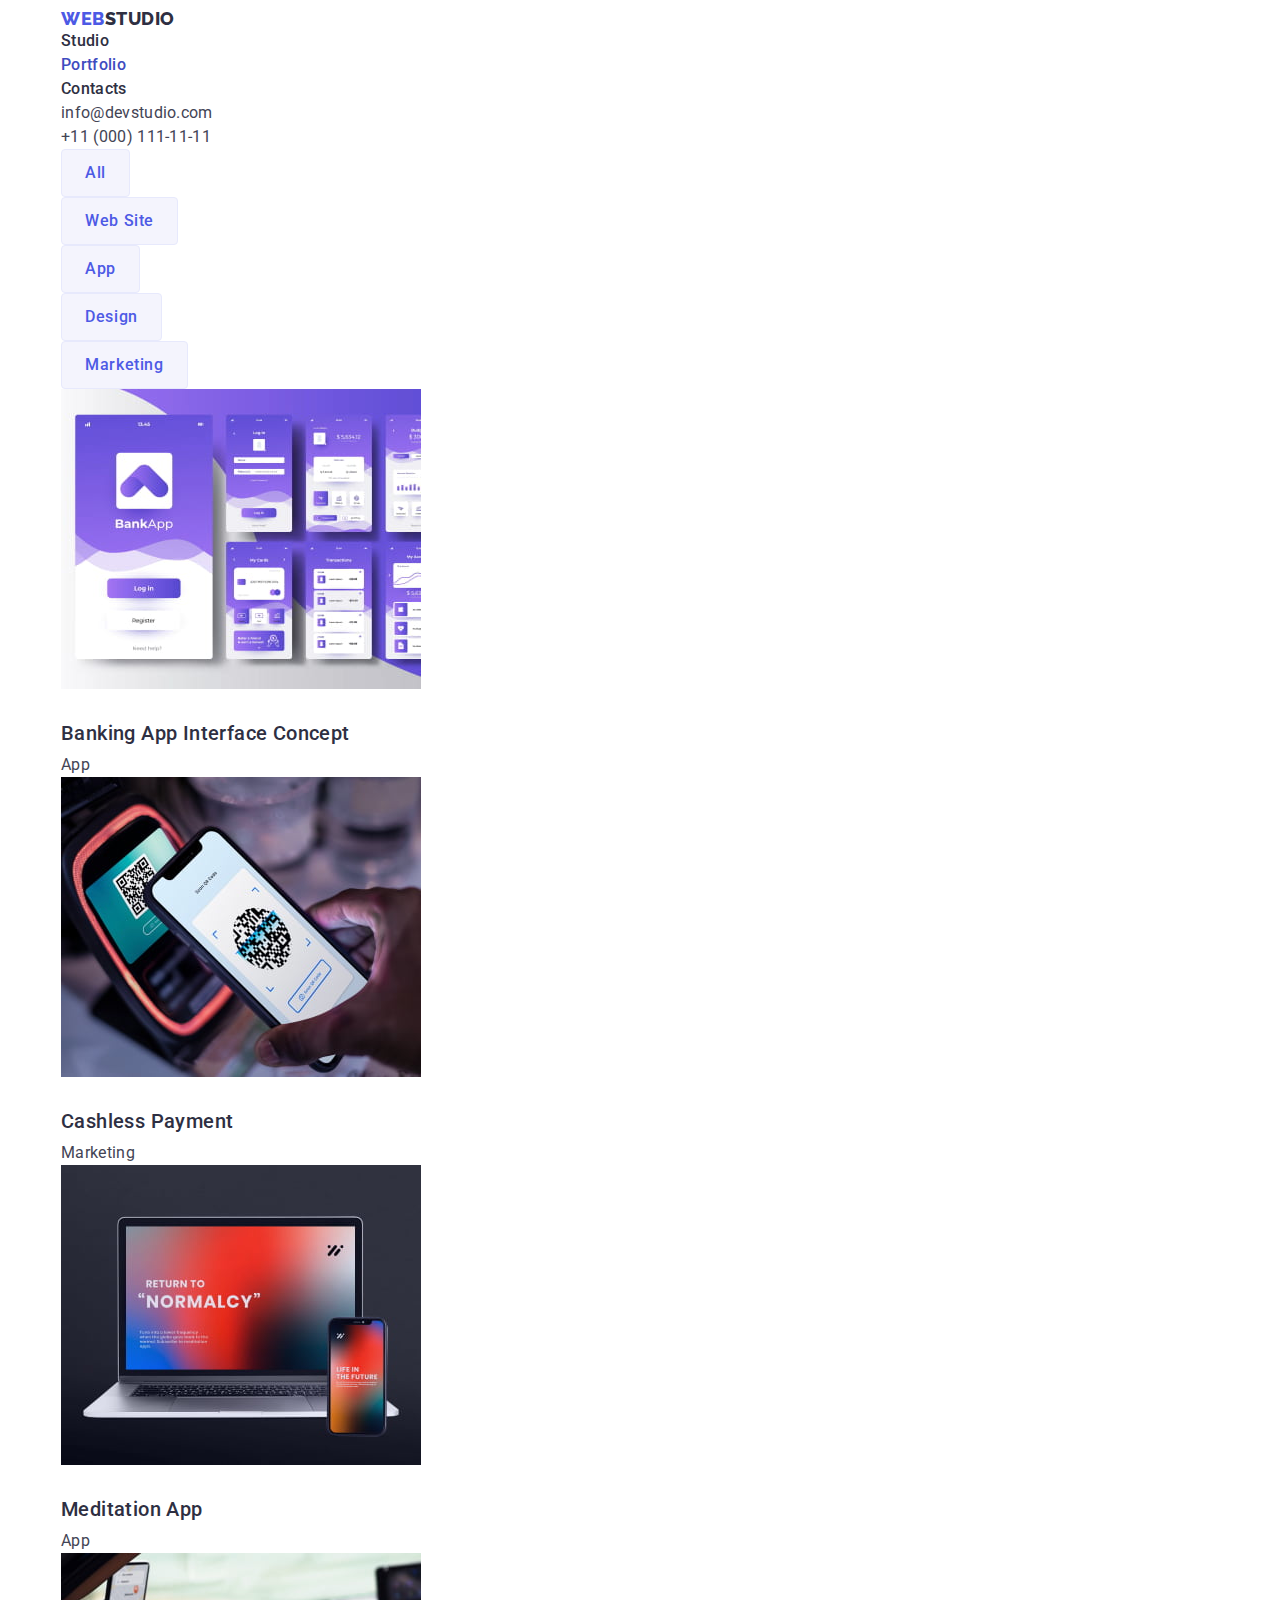
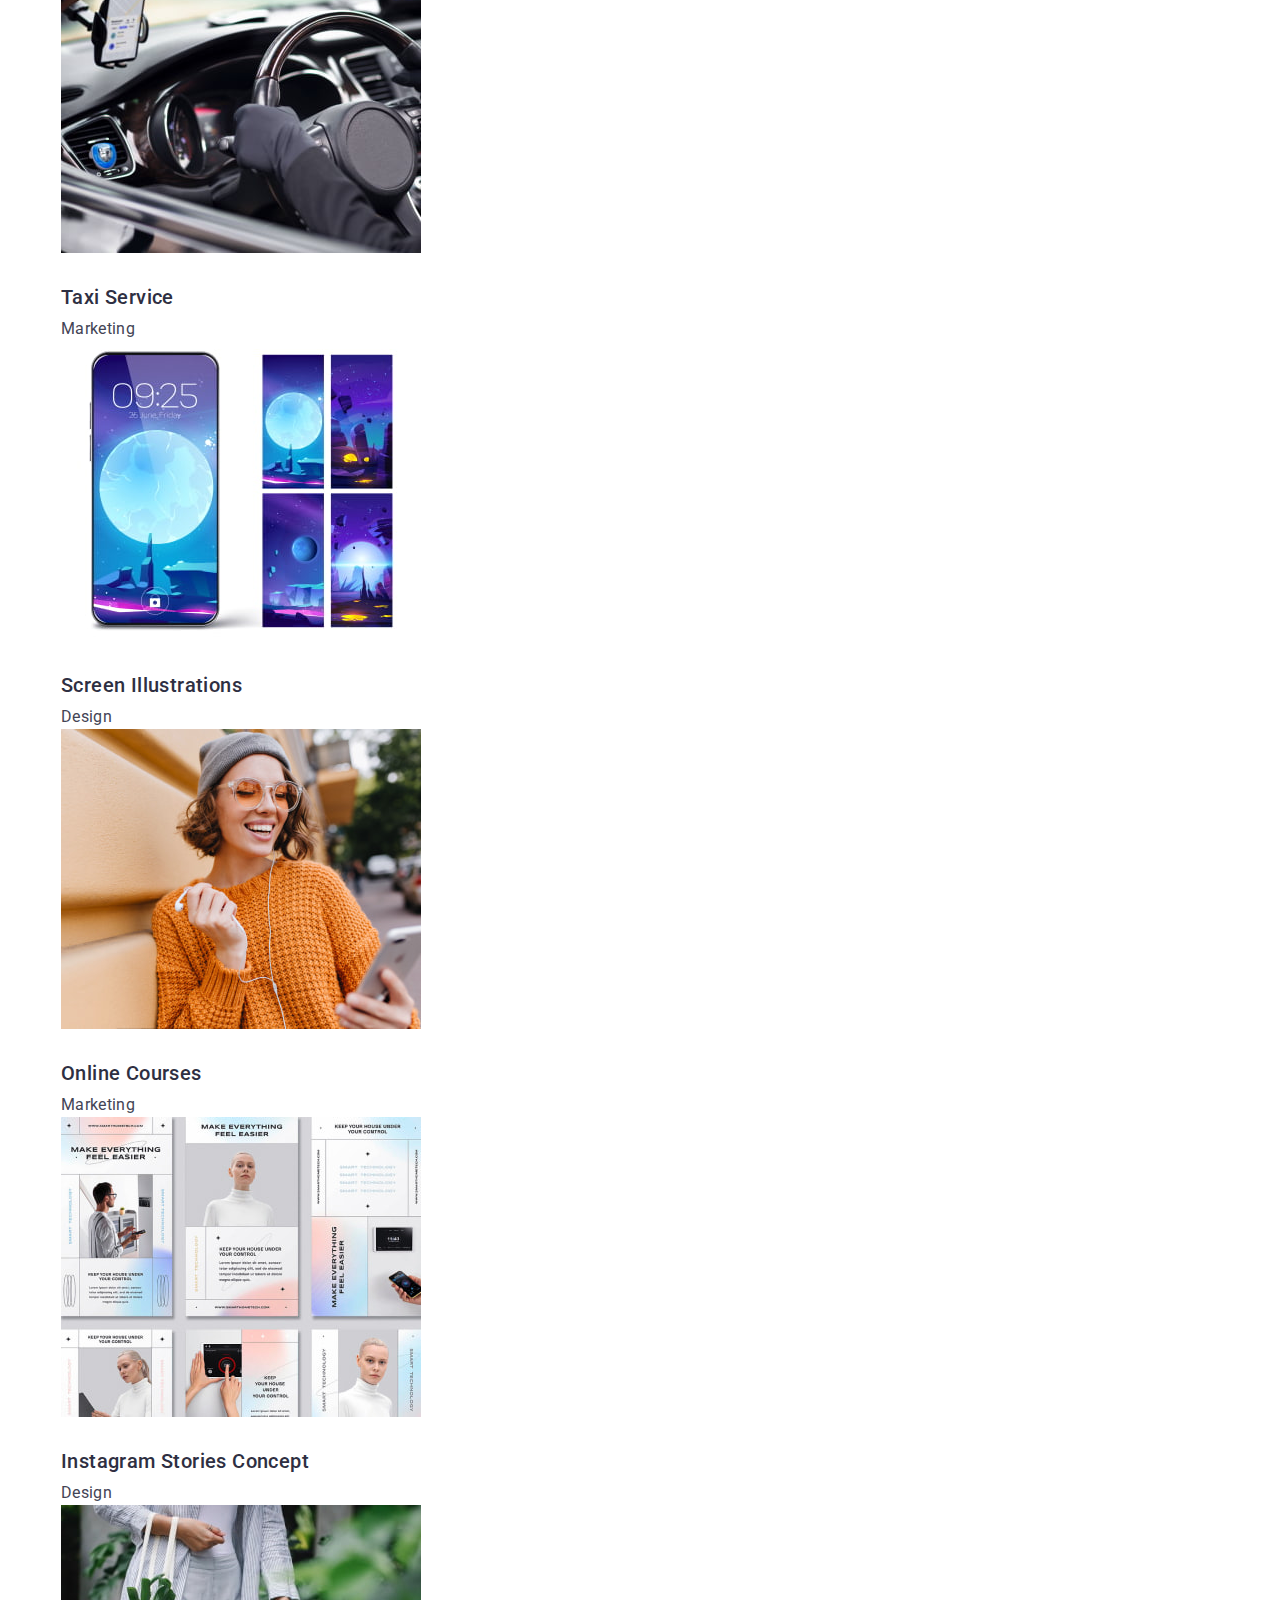
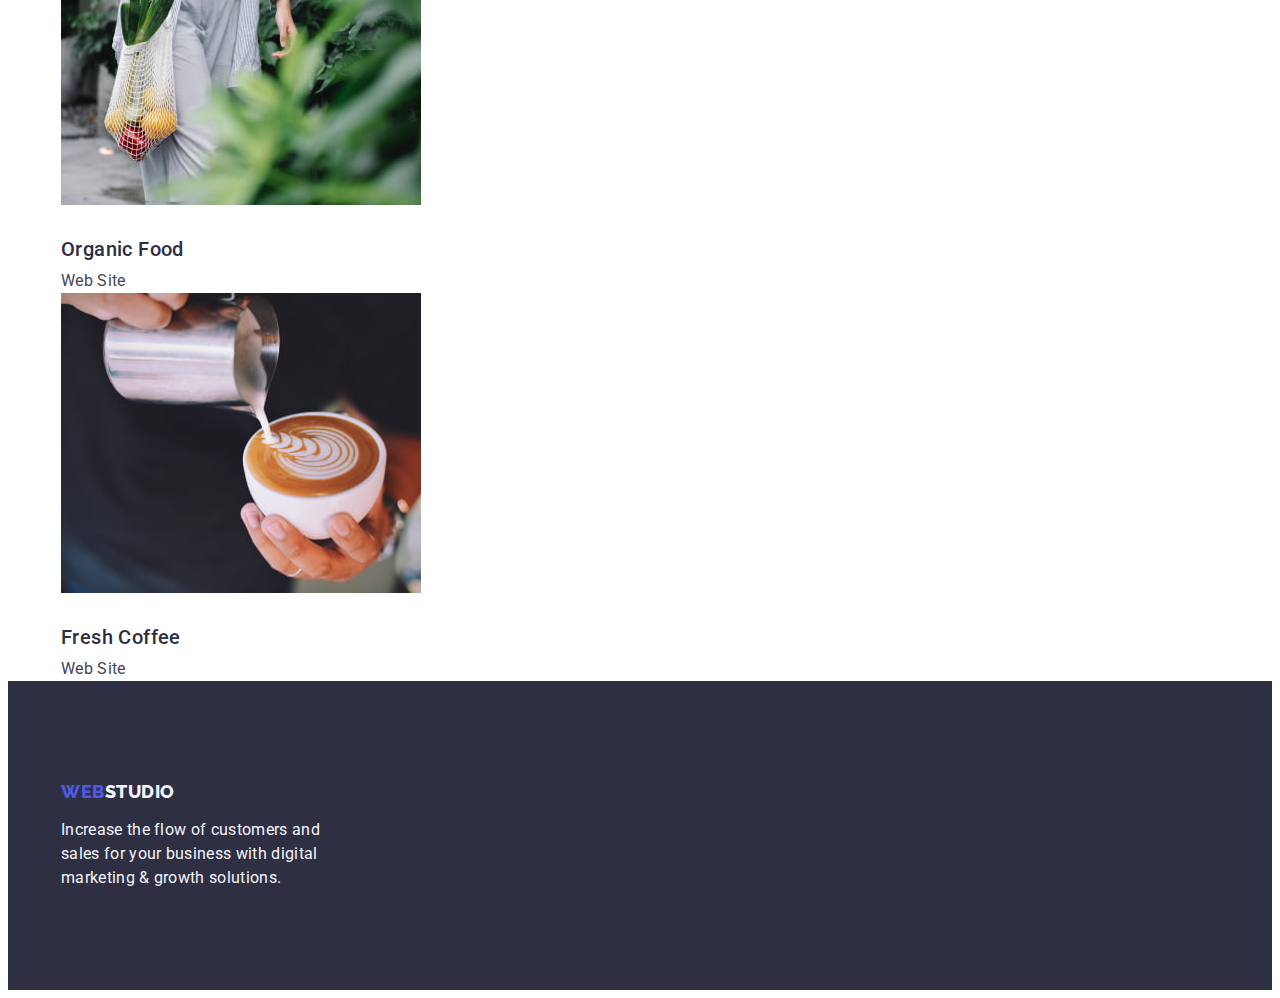
==== portfolio.html @ a758e3c0 "15/03/23" ====
<!DOCTYPE html>
<html lang="en">
  <head>
    <meta charset="UTF-8" />
    <meta http-equiv="X-UA-Compatible" content="IE=edge" />
    <meta name="viewport" content="width=device-width, initial-scale=1.0" />
    <title>Portfolio</title>
    <!-- Fonts -->
    <link rel="preconnect" href="https://fonts.googleapis.com" />
    <link rel="preconnect" href="https://fonts.gstatic.com" crossorigin />
    <link
      href="https://fonts.googleapis.com/css2?family=Raleway:wght@800&family=Roboto:wght@400;500;700;900&display=swap"
      rel="stylesheet"
    />
    <!-- Modern-normalize -->
    <link
      rel="stylesheet"
      href="https://cdnjs.cloudflare.com/ajax/libs/modern-normalize/1.1.0/modern-normalize.min.css"
      integrity="sha512-wpPYUAdjBVSE4KJnH1VR1HeZfpl1ub8YT/NKx4PuQ5NmX2tKuGu6U/JRp5y+Y8XG2tV+wKQpNHVUX03MfMFn9Q=="
      crossorigin="anonymous"
      referrerpolicy="no-referrer"
    />
    <!-- Сustom styles -->
    <link rel="stylesheet" href="./css/styles.css" />
  </head>

  <body class="page">
    <!-- Header -->
    <header class="header">
      <div class="container">
        <nav class="site-nav">
          <a class="header-logo link" href="./index.html"
            >Web<span class="header-logo-studio">Studio</span></a
          >
          <ul class="nav-list list">
            <li class="nav-item">
              <a class="nav-link link" href="./index.html">Studio</a>
            </li>
            <li class="nav-item">
              <a class="nav-link link current" href="./portfolio.html"
                >Portfolio</a
              >
            </li>
            <li class="nav-item">
              <a class="nav-link link" href="">Contacts</a>
            </li>
          </ul>
        </nav>
        <address class="address">
          <ul class="address-list list">
            <li class="address-item">
              <a class="address-link link" href="mailto:info@devstudio.com"
                >info@devstudio.com</a
              >
            </li>
            <li class="address-item">
              <a class="address-link link" href="tel:+110001111111"
                >+11 (000) 111-11-11</a
              >
            </li>
          </ul>
        </address>
      </div>
    </header>

    <main class="main">
      <!-- Portfolio cards -->
      <section class="portfolio section">
        <div class="container">
          <h1 class="portfolio-title hidden title">Portfolio cards</h1>
          <ul class="portfolio-buttons list">
            <li class="item">
              <button class="portfolio-btn btn" type="button">All</button>
            </li>
            <li class="item">
              <button class="portfolio-btn btn" type="button">Web Site</button>
            </li>
            <li class="item">
              <button class="portfolio-btn btn" type="button">App</button>
            </li>
            <li class="item">
              <button class="portfolio-btn btn" type="button">Design</button>
            </li>
            <li class="item">
              <button class="portfolio-btn btn" type="button">Marketing</button>
            </li>
          </ul>

          <ul class="portfolio-cards list">
            <li class="item">
              <a class="link" href="">
                <img
                  src="./images/portfolio/portfolio-img-1.jpg"
                  alt="Bank App"
                  width="360"
                  height="300"
                />
                <h2 class="portfolio-subtitle subtitle">
                  Banking App Interface Concept
                </h2>
                <p class="portfolio-text text">App</p>
              </a>
            </li>

            <li class="item">
              <a class="link" href="">
                <img
                  src="./images/portfolio/portfolio-img-2.jpg"
                  alt="Mobile"
                  width="360"
                  height="300"
                />
                <h2 class="portfolio-subtitle subtitle">Cashless Payment</h2>
                <p class="portfolio-text text">Marketing</p>
              </a>
            </li>

            <li class="item">
              <a class="link" href="">
                <img
                  src="./images/portfolio/portfolio-img-3.jpg"
                  alt="Mobile and laptop"
                  width="360"
                  height="300"
                />
                <h2 class="portfolio-subtitle subtitle">Meditation App</h2>
                <p class="portfolio-text text">App</p>
              </a>
            </li>

            <li class="item">
              <a class="link" href="">
                <img
                  src="./images/portfolio/portfolio-img-4.jpg"
                  alt="Driver taxi"
                  width="360"
                  height="300"
                />
                <h2 class="portfolio-subtitle subtitle">Taxi Service</h2>
                <p class="portfolio-text text">Marketing</p>
              </a>
            </li>

            <li class="item">
              <a class="link" href="">
                <img
                  src="./images/portfolio/portfolio-img-5.jpg"
                  alt="Wallpaper mobile"
                  width="360"
                  height="300"
                />
                <h2 class="portfolio-subtitle subtitle">
                  Screen Illustrations
                </h2>
                <p class="portfolio-text text">Design</p>
              </a>
            </li>

            <li class="item">
              <a class="link" href="">
                <img
                  src="./images/portfolio/portfolio-img-6.jpg"
                  alt="Woman"
                  width="360"
                  height="300"
                />
                <h2 class="portfolio-subtitle subtitle">Online Courses</h2>
                <p class="portfolio-text text">Marketing</p>
              </a>
            </li>

            <li class="item">
              <a class="link" href="">
                <img
                  src="./images/portfolio/portfolio-img-7.jpg"
                  alt="Instagram stories"
                  width="360"
                  height="300"
                />
                <h2 class="portfolio-subtitle subtitle">
                  Instagram Stories Concept
                </h2>
                <p class="portfolio-text text">Design</p>
              </a>
            </li>

            <li class="item">
              <a class="link" href="">
                <img
                  src="./images/portfolio/portfolio-img-8.jpg"
                  alt="Organic food"
                  width="360"
                  height="300"
                />
                <h2 class="portfolio-subtitle subtitle">Organic Food</h2>
                <p class="portfolio-text text">Web Site</p>
              </a>
            </li>

            <li class="item">
              <a class="link" href="">
                <img
                  src="./images/portfolio/portfolio-img-9.jpg"
                  alt="Coffee"
                  width="360"
                  height="300"
                />
                <h2 class="portfolio-subtitle subtitle">Fresh Coffee</h2>
                <p class="portfolio-text text">Web Site</p>
              </a>
            </li>
          </ul>
        </div>
      </section>
    </main>

    <!-- Footer -->
    <footer class="footer">
      <div class="container">
        <a class="footer-logo link" href="./index.html"
          >Web<span class="footer-logo-studio">Studio</span></a
        >
        <p class="footer-text text">
          Increase the flow of customers and sales for your business with
          digital marketing & growth solutions.
        </p>
      </div>
    </footer>
  </body>
</html>
---- css/styles.css ----
:root {
  /** Fonts */
  --primary-font: 'Roboto', sans-serif;
  --secondary-font: 'Raleway', sans-serif;

  /** Logo txt colors */
  --primary-logo-cl: #4d5ae5;
  --secondary-logo-cl: #2e2f42;
  --footer-studio-cl: #f4f4fd;

  /** Text colors */
  --primary-txt-cl: #434455;
  --secondary-txt-cl: #2e2f42;
  --hero-txt-cl: #ffffff;
  --footer-txt-cl: #f4f4fd;
  --accent-link-txt-cl: #404bbf;

  /** Background colors */
  --page-bgd-cl: #ffffff;
  --header-bgd-cl: #2e2f42;
  --team-bgd-cl: #f4f4fd;
  --footer-bgd-cl: #2e2f42;

  /** Buttons text colors */
  --btn-hero-txt-cl: #ffffff;
  --btns-portfolio-txt-cl: #4d5ae5;
  --accent-btns-portfolio-txt-cl: #ffffff;

  /** Buttons background colors */
  --btn-hero-bgd-cl: #4d5ae5;
  --btns-portfolio-bgd-cl: #f4f4fd;
  --accent-btns-bgd-cl: #404bbf;

  /*** Buttons border colors */
  --btns-portfolio-border-cl: #E7E9FC;
}

.page {
  font-family: var(--primary-font);

  color: var(--primary-txt-cl);
  background-color: var(--page-bgd-cl);
}

/** === Reset === */

h1,
h2,
h3,
h4,
h5,
h6,
p {
  margin: 0;
}

img {
  display: block;
}

.hidden {
  display: none;
}

.link {
  text-decoration: none;
}

.list {
  list-style: none;
  padding: 0;
  margin: 0;
}

/** === General === */

.container {
  width: 1158px;
  padding: 0px 15px;
  margin-left: auto;
  margin-right: auto;
}

.btn { 
  font-weight: 500;
  font-size: 16px;
  line-height: calc(24 / 16);
}

.section .title {
  font-size: 36px;
  line-height: calc(40 / 36);
  letter-spacing: 0.02em;

  text-transform: capitalize;
  text-align: center;

  color: var(--secondary-txt-cl);
}

.section .subtitle {
  font-weight: 500;
  font-size: 20px;
  line-height: calc(24 / 20);
  letter-spacing: 0.02em;

  color: var(--secondary-txt-cl);
}

.text {
  font-size: 16px;
  line-height: calc(24 / 16);
  letter-spacing: 0.02em;
}

/**========== Header ==========*/

.header-logo {
  font-family: var(--secondary-font);
  font-weight: 800;
  font-size: 18px;
  line-height: calc(21 / 18);
  letter-spacing: 0.03em;

  text-transform: uppercase;

  color: var(--primary-logo-cl);
}

.header-logo-studio {
  color: var(--secondary-logo-cl);
}

.nav-link {
  font-weight: 500;
  font-size: 16px;
  line-height: calc(24 / 16);
  letter-spacing: 0.02em;

  color: var(--secondary-txt-cl);
}

.nav-list .link:hover,
.nav-list .link:focus,
.nav-list .link.current,
.address-list .link:hover,
.address-list .link:focus {
  color: var(--accent-link-txt-cl);
}

.address {
  font-style: normal;
}

.address-link {
  font-weight: 400;
  font-size: 16px;
  line-height: calc(24 / 16);
  letter-spacing: 0.02em;

  color: currentColor;
}

/**========== Hero ========== */

.hero {
  background-color: var(--header-bgd-cl);
}

.hero-title {   
  padding-top: 188px;
  margin-bottom: 48px;
  width: 496px;

  font-size: 56px;
  line-height: calc(60 / 56);
  letter-spacing: 0.02em;

  text-align: center;

  color: var(--hero-txt-cl);
}

.hero-btn {
  padding: 16px 32px;
  min-width: 169px;
  margin-bottom: 188px;

  font-family: inherit;
  letter-spacing: 0.04em;

  color: var(--btn-hero-txt-cl);
  background-color: var(--btn-hero-bgd-cl);

  cursor: pointer;

  border: 0px;
  box-shadow: 0px 4px 4px rgba(0, 0, 0, 0.15);
  border-radius: 4px;
}

.hero-btn:hover,
.hero-btn:focus {
  background-color: var(--accent-btns-bgd-cl);
}

/**========== Feature ==========*/

.feature-subtitle {  
  margin-bottom: 8px;
}

/**========== What are we doing ==========*/

/**========== Our team ==========*/

.team {
  background-color: var(--team-bgd-cl);
}

.team-subtitle {
  margin-top: 32px;
  margin-bottom: 8px;
}

/**========== Footer ==========*/

.footer-logo {
  display: inline-block;
  margin-top: 100px;
  margin-bottom: 16px;

  font-family: var(--secondary-font);
  font-weight: 800;
  font-size: 18px;
  line-height: calc(21 / 18);
  letter-spacing: 0.03em;

  text-transform: uppercase;

  color: var(--primary-logo-cl);
}

.footer-logo-studio {
  color: var(--footer-studio-cl);
}

.footer-text {
  padding-bottom: 100px;
  width: 264px;

  color: var(--footer-txt-cl);
}

.footer {
  background-color: var(--footer-bgd-cl);
}

/**========== Portfolio cards ==========*/

.portfolio-btn {
  padding: 11px 23px;

  font-family: inherit;
  letter-spacing: 0.04em;

  color: var(--btns-portfolio-txt-cl);
  background-color: var(--btns-portfolio-bgd-cl);

  cursor: pointer;

  border: 1px solid var(--btns-portfolio-border-cl);
  border-radius: 4px;
}

.portfolio-btn:hover,
.portfolio-btn:focus {
  color: var(--accent-btns-portfolio-txt-cl);
  background-color: var(--accent-btns-bgd-cl);
}

.portfolio-subtitle {
  margin-top: 32px;
  margin-bottom: 8px;
}

.portfolio-text {
  color: var(--primary-txt-cl);
}
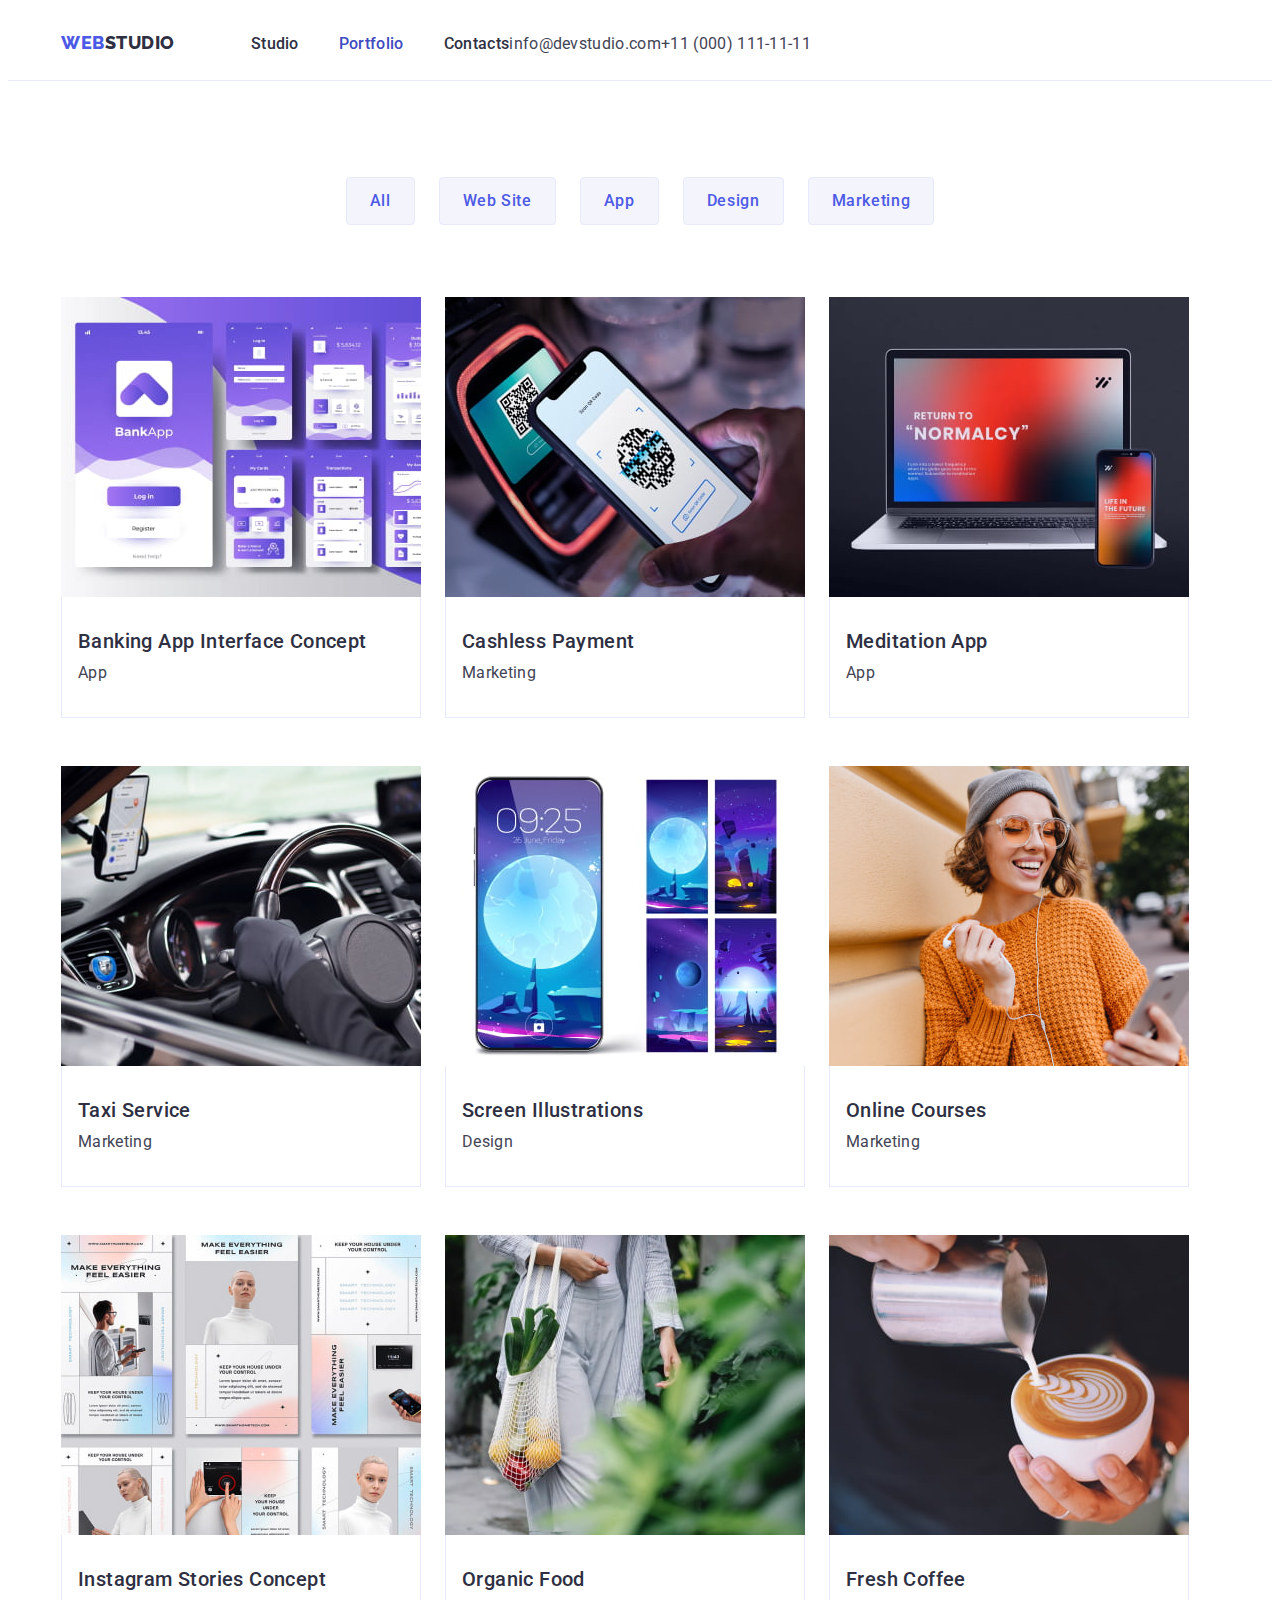
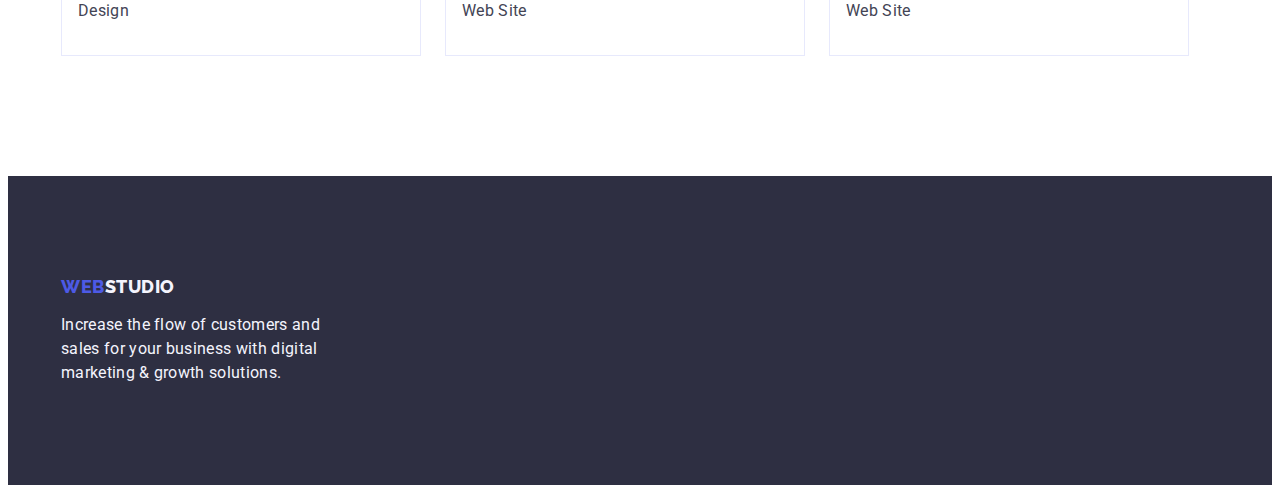
==== commit 8c78b0e8: "18/03/23" ====
--- a/portfolio.html
+++ b/portfolio.html
@@ -67,7 +67,7 @@
       <!-- Portfolio cards -->
       <section class="portfolio section">
         <div class="container">
-          <h1 class="portfolio-title hidden title">Portfolio cards</h1>
+          <h1 class="portfolio-title visually-hidden title">Portfolio cards</h1>
           <ul class="portfolio-buttons list">
             <li class="item">
               <button class="portfolio-btn btn" type="button">All</button>
@@ -95,10 +95,12 @@
                   width="360"
                   height="300"
                 />
-                <h2 class="portfolio-subtitle subtitle">
-                  Banking App Interface Concept
-                </h2>
-                <p class="portfolio-text text">App</p>
+                <div class="text-card">
+                  <h2 class="portfolio-subtitle subtitle">
+                    Banking App Interface Concept
+                  </h2>
+                  <p class="portfolio-text text">App</p>
+                </div>
               </a>
             </li>
 
@@ -110,8 +112,10 @@
                   width="360"
                   height="300"
                 />
-                <h2 class="portfolio-subtitle subtitle">Cashless Payment</h2>
-                <p class="portfolio-text text">Marketing</p>
+                <div class="text-card">
+                  <h2 class="portfolio-subtitle subtitle">Cashless Payment</h2>
+                  <p class="portfolio-text text">Marketing</p>
+                </div>
               </a>
             </li>
 
@@ -123,8 +127,10 @@
                   width="360"
                   height="300"
                 />
-                <h2 class="portfolio-subtitle subtitle">Meditation App</h2>
-                <p class="portfolio-text text">App</p>
+                <div class="text-card">
+                  <h2 class="portfolio-subtitle subtitle">Meditation App</h2>
+                  <p class="portfolio-text text">App</p>
+                </div>
               </a>
             </li>
 
@@ -136,8 +142,10 @@
                   width="360"
                   height="300"
                 />
-                <h2 class="portfolio-subtitle subtitle">Taxi Service</h2>
-                <p class="portfolio-text text">Marketing</p>
+                <div class="text-card">
+                  <h2 class="portfolio-subtitle subtitle">Taxi Service</h2>
+                  <p class="portfolio-text text">Marketing</p>
+                </div>
               </a>
             </li>
 
@@ -149,10 +157,12 @@
                   width="360"
                   height="300"
                 />
-                <h2 class="portfolio-subtitle subtitle">
-                  Screen Illustrations
-                </h2>
-                <p class="portfolio-text text">Design</p>
+                <div class="text-card">
+                  <h2 class="portfolio-subtitle subtitle">
+                    Screen Illustrations
+                  </h2>
+                  <p class="portfolio-text text">Design</p>
+                </div>
               </a>
             </li>
 
@@ -164,8 +174,10 @@
                   width="360"
                   height="300"
                 />
-                <h2 class="portfolio-subtitle subtitle">Online Courses</h2>
-                <p class="portfolio-text text">Marketing</p>
+                <div class="text-card">
+                  <h2 class="portfolio-subtitle subtitle">Online Courses</h2>
+                  <p class="portfolio-text text">Marketing</p>
+                </div>
               </a>
             </li>
 
@@ -177,10 +189,12 @@
                   width="360"
                   height="300"
                 />
-                <h2 class="portfolio-subtitle subtitle">
-                  Instagram Stories Concept
-                </h2>
-                <p class="portfolio-text text">Design</p>
+                <div class="text-card">
+                  <h2 class="portfolio-subtitle subtitle">
+                    Instagram Stories Concept
+                  </h2>
+                  <p class="portfolio-text text">Design</p>
+                </div>
               </a>
             </li>
 
@@ -192,8 +206,10 @@
                   width="360"
                   height="300"
                 />
-                <h2 class="portfolio-subtitle subtitle">Organic Food</h2>
-                <p class="portfolio-text text">Web Site</p>
+                <div class="text-card">
+                  <h2 class="portfolio-subtitle subtitle">Organic Food</h2>
+                  <p class="portfolio-text text">Web Site</p>
+                </div>
               </a>
             </li>
 
@@ -205,8 +221,10 @@
                   width="360"
                   height="300"
                 />
-                <h2 class="portfolio-subtitle subtitle">Fresh Coffee</h2>
-                <p class="portfolio-text text">Web Site</p>
+                <div class="text-card">
+                  <h2 class="portfolio-subtitle subtitle">Fresh Coffee</h2>
+                  <p class="portfolio-text text">Web Site</p>
+                </div>
               </a>
             </li>
           </ul>
--- a/css/styles.css
+++ b/css/styles.css
@@ -19,6 +19,7 @@
   --page-bgd-cl: #ffffff;
   --header-bgd-cl: #2e2f42;
   --team-bgd-cl: #f4f4fd;
+  --cards-bgd-cl: #ffffff;
   --footer-bgd-cl: #2e2f42;
 
   /** Buttons text colors */
@@ -31,8 +32,14 @@
   --btns-portfolio-bgd-cl: #f4f4fd;
   --accent-btns-bgd-cl: #404bbf;
 
-  /*** Buttons border colors */
-  --btns-portfolio-border-cl: #E7E9FC;
+  /** Buttons border color */
+  --btns-portfolio-border-cl: #e7e9fc;
+
+  /** Header line color */
+  --header-line-cl: #e7e9fc;
+
+  /** Portfolio cards border color */
+  --portfolio-cards-border-cl: #E7E9FC;
 }
 
 .page {
@@ -51,15 +58,27 @@
 h5,
 h6,
 p {
-  margin: 0;
+  margin-top: 0px;
+  margin-bottom: 0px;
+}
+
+ul,
+ol {
+  margin-top: 0px;
+  margin-bottom: 0px;
+  padding-left: 0px;
 }
 
 img {
   display: block;
 }
 
-.hidden {
-  display: none;
+address {
+  font-style: normal;
+}
+
+button {
+  cursor: pointer;
 }
 
 .link {
@@ -68,20 +87,38 @@
 
 .list {
   list-style: none;
-  padding: 0;
-  margin: 0;
 }
 
 /** === General === */
+
+.section {
+  padding-top: 120px;
+  padding-bottom: 120px;
+}
 
 .container {
   width: 1158px;
-  padding: 0px 15px;
+  padding-left: 15px;
+  padding-right: 15px;
   margin-left: auto;
   margin-right: auto;
 }
 
-.btn { 
+.visually-hidden {
+  position: absolute;
+  width: 1px;
+  height: 1px;
+  margin: -1px;
+  border: 0;
+  padding: 0;
+
+  white-space: nowrap;
+  clip-path: inset(100%);
+  clip: rect(0 0 0 0);
+  overflow: hidden;
+}
+
+.btn {
   font-weight: 500;
   font-size: 16px;
   line-height: calc(24 / 16);
@@ -114,13 +151,53 @@
 }
 
 /**========== Header ==========*/
+
+.header > .container {
+  display: flex;  
+  align-items: center;
+}
+
+.site-nav,
+.nav-list,
+.address-list {
+  display: flex;  
+}
+
+.nav-list {    
+  margin-left: 76px;  
+}
+
+.nav-item:not(:last-child) {
+  margin-right: 40px;
+}
+
+
+
+
+
+
+
+
+
+
+
+
+
+
+
+.header {
+  padding-top: 24px;
+  padding-bottom: 24px;
+
+  border-bottom: 1px solid var(--header-line-cl);
+}
 
 .header-logo {
   font-family: var(--secondary-font);
   font-weight: 800;
   font-size: 18px;
   line-height: calc(21 / 18);
-  letter-spacing: 0.03em;
+  letter-spacing: 0.03em;  
 
   text-transform: uppercase;
 
@@ -148,10 +225,6 @@
   color: var(--accent-link-txt-cl);
 }
 
-.address {
-  font-style: normal;
-}
-
 .address-link {
   font-weight: 400;
   font-size: 16px;
@@ -164,35 +237,38 @@
 /**========== Hero ========== */
 
 .hero {
+  padding-top: 188px;
+  padding-bottom: 188px;
+
   background-color: var(--header-bgd-cl);
 }
 
-.hero-title {   
-  padding-top: 188px;
+.hero-title {
   margin-bottom: 48px;
-  width: 496px;
+  margin-right: auto;
+  margin-left: auto;
+  max-width: 496px;
 
   font-size: 56px;
   line-height: calc(60 / 56);
   letter-spacing: 0.02em;
-
   text-align: center;
 
   color: var(--hero-txt-cl);
 }
 
 .hero-btn {
+  display: block;
+  margin-right: auto;
+  margin-left: auto;
   padding: 16px 32px;
   min-width: 169px;
-  margin-bottom: 188px;
 
   font-family: inherit;
   letter-spacing: 0.04em;
 
-  color: var(--btn-hero-txt-cl);
+  color: var(--btn-hero-txt-cl);  
   background-color: var(--btn-hero-bgd-cl);
-
-  cursor: pointer;
 
   border: 0px;
   box-shadow: 0px 4px 4px rgba(0, 0, 0, 0.15);
@@ -206,28 +282,79 @@
 
 /**========== Feature ==========*/
 
-.feature-subtitle {  
+.feature-list {
+  display: flex;
+  justify-content: space-between;
+}
+
+.feature-item {
+  width: 264px;
+}
+
+.feature-subtitle {
   margin-bottom: 8px;
 }
 
 /**========== What are we doing ==========*/
+
+.works {
+  padding-top: 0px;
+}
+
+.works-list {
+  display: flex;
+  justify-content: space-between;
+}
+
+.works-title {
+  margin-bottom: 72px;
+}
 
 /**========== Our team ==========*/
 
 .team {
   background-color: var(--team-bgd-cl);
+}
+
+.team-list {
+  display: flex;
+  justify-content: space-between;
+}
+
+.team-item {
+  padding-bottom: 32px;
+
+  background-color: var(--cards-bgd-cl);
+
+  box-shadow: 0px 1px 6px rgba(46, 47, 66, 0.08),
+    0px 1px 1px rgba(46, 47, 66, 0.16), 0px 2px 1px rgba(46, 47, 66, 0.08);
+  border-radius: 0px 0px 4px 4px;
+}
+
+.team-title {
+  margin-bottom: 72px;
 }
 
 .team-subtitle {
   margin-top: 32px;
   margin-bottom: 8px;
+
+  text-align: center;
+}
+
+.team-text {
+  text-align: center;
 }
 
 /**========== Footer ==========*/
+
+.footer {
+  padding-top: 100px;
+  padding-bottom: 100px;
+}
 
 .footer-logo {
   display: inline-block;
-  margin-top: 100px;
   margin-bottom: 16px;
 
   font-family: var(--secondary-font);
@@ -246,7 +373,6 @@
 }
 
 .footer-text {
-  padding-bottom: 100px;
   width: 264px;
 
   color: var(--footer-txt-cl);
@@ -258,7 +384,22 @@
 
 /**========== Portfolio cards ==========*/
 
-.portfolio-btn {
+.portfolio {
+  padding-top: 96px;
+}
+
+.portfolio-buttons {
+  display: flex;
+  justify-content: center;
+
+  margin-bottom: 72px;
+}
+
+.portfolio-buttons > .item:not(:last-child) {
+  margin-right: 24px;
+}
+
+.portfolio-btn { 
   padding: 11px 23px;
 
   font-family: inherit;
@@ -266,8 +407,6 @@
 
   color: var(--btns-portfolio-txt-cl);
   background-color: var(--btns-portfolio-bgd-cl);
-
-  cursor: pointer;
 
   border: 1px solid var(--btns-portfolio-border-cl);
   border-radius: 4px;
@@ -279,11 +418,29 @@
   background-color: var(--accent-btns-bgd-cl);
 }
 
-.portfolio-subtitle {
-  margin-top: 32px;
-  margin-bottom: 8px;
-}
-
-.portfolio-text {
+.portfolio-subtitle {  
+  margin-bottom: 8px;  
+}
+
+.portfolio-text { 
   color: var(--primary-txt-cl);
 }
+
+.portfolio-cards > .item {
+  background-color: var(--cards-bgd-cl);
+  
+}
+
+.text-card {
+  padding: 32px 16px;
+  border-right: 1px solid var(--portfolio-cards-border-cl);
+  border-bottom: 1px solid var(--portfolio-cards-border-cl);
+  border-left: 1px solid var(--portfolio-cards-border-cl);
+}
+
+.portfolio-cards {
+  display: flex;
+  flex-wrap: wrap;
+  row-gap: 48px;
+  column-gap: 24px;
+}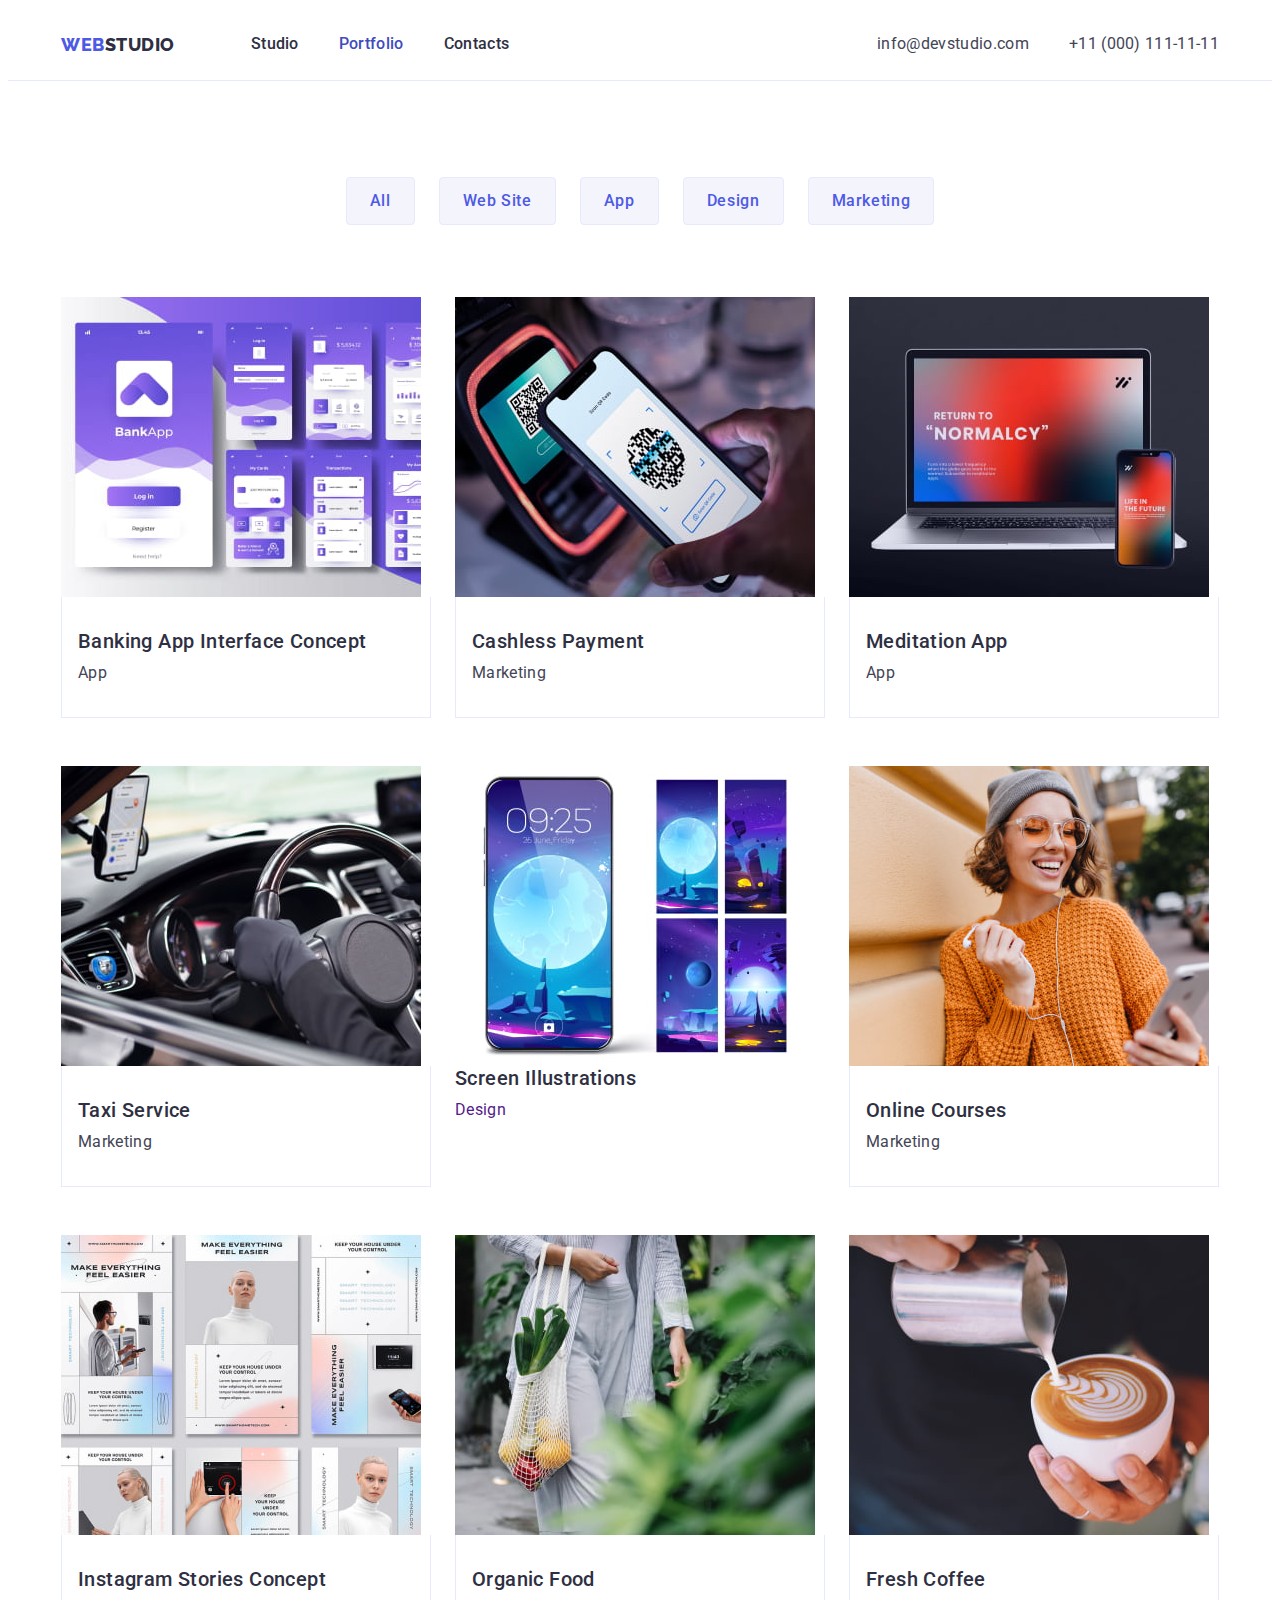
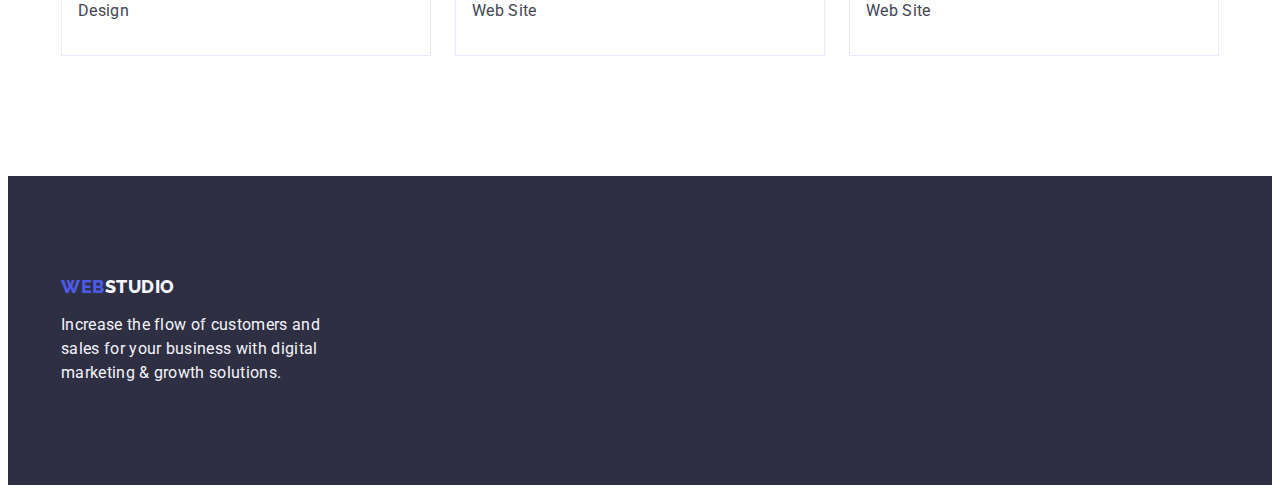
==== commit a1a1cdce: "19/03/23" ====
--- a/portfolio.html
+++ b/portfolio.html
@@ -95,7 +95,7 @@
                   width="360"
                   height="300"
                 />
-                <div class="text-card">
+                <div class="portfolio-txt-card">
                   <h2 class="portfolio-subtitle subtitle">
                     Banking App Interface Concept
                   </h2>
@@ -112,7 +112,7 @@
                   width="360"
                   height="300"
                 />
-                <div class="text-card">
+                <div class="portfolio-txt-card">
                   <h2 class="portfolio-subtitle subtitle">Cashless Payment</h2>
                   <p class="portfolio-text text">Marketing</p>
                 </div>
@@ -127,7 +127,7 @@
                   width="360"
                   height="300"
                 />
-                <div class="text-card">
+                <div class="portfolio-txt-card">
                   <h2 class="portfolio-subtitle subtitle">Meditation App</h2>
                   <p class="portfolio-text text">App</p>
                 </div>
@@ -142,7 +142,7 @@
                   width="360"
                   height="300"
                 />
-                <div class="text-card">
+                <div class="portfolio-txt-card">
                   <h2 class="portfolio-subtitle subtitle">Taxi Service</h2>
                   <p class="portfolio-text text">Marketing</p>
                 </div>
@@ -157,11 +157,11 @@
                   width="360"
                   height="300"
                 />
-                <div class="text-card">
+                <div class="portfolio-text-card">
                   <h2 class="portfolio-subtitle subtitle">
                     Screen Illustrations
                   </h2>
-                  <p class="portfolio-text text">Design</p>
+                  <p class="portfolio-txt text">Design</p>
                 </div>
               </a>
             </li>
@@ -174,7 +174,7 @@
                   width="360"
                   height="300"
                 />
-                <div class="text-card">
+                <div class="portfolio-txt-card">
                   <h2 class="portfolio-subtitle subtitle">Online Courses</h2>
                   <p class="portfolio-text text">Marketing</p>
                 </div>
@@ -189,7 +189,7 @@
                   width="360"
                   height="300"
                 />
-                <div class="text-card">
+                <div class="portfolio-txt-card">
                   <h2 class="portfolio-subtitle subtitle">
                     Instagram Stories Concept
                   </h2>
@@ -206,7 +206,7 @@
                   width="360"
                   height="300"
                 />
-                <div class="text-card">
+                <div class="portfolio-txt-card">
                   <h2 class="portfolio-subtitle subtitle">Organic Food</h2>
                   <p class="portfolio-text text">Web Site</p>
                 </div>
@@ -221,7 +221,7 @@
                   width="360"
                   height="300"
                 />
-                <div class="text-card">
+                <div class="portfolio-txt-card">
                   <h2 class="portfolio-subtitle subtitle">Fresh Coffee</h2>
                   <p class="portfolio-text text">Web Site</p>
                 </div>
--- a/css/styles.css
+++ b/css/styles.css
@@ -62,8 +62,7 @@
   margin-bottom: 0px;
 }
 
-ul,
-ol {
+ul {
   margin-top: 0px;
   margin-bottom: 0px;
   padding-left: 0px;
@@ -153,37 +152,37 @@
 /**========== Header ==========*/
 
 .header > .container {
-  display: flex;  
+  display: flex;
   align-items: center;
-}
-
-.site-nav,
-.nav-list,
+  justify-content: space-between;
+}
+
+.site-nav {
+  display: flex;
+  align-items: center;  
+}
+
+.nav-list {
+  display: flex;
+  align-items: center;
+}
+
 .address-list {
-  display: flex;  
-}
-
-.nav-list {    
-  margin-left: 76px;  
+  display: flex;
+  align-items: center;  
+}
+
+.header-logo {
+  margin-right: 76px;
 }
 
 .nav-item:not(:last-child) {
   margin-right: 40px;
 }
 
-
-
-
-
-
-
-
-
-
-
-
-
-
+.address-item:first-child {
+  margin-right: 40px;
+}
 
 .header {
   padding-top: 24px;
@@ -197,7 +196,7 @@
   font-weight: 800;
   font-size: 18px;
   line-height: calc(21 / 18);
-  letter-spacing: 0.03em;  
+  letter-spacing: 0.03em;    
 
   text-transform: uppercase;
 
@@ -261,8 +260,7 @@
   display: block;
   margin-right: auto;
   margin-left: auto;
-  padding: 16px 32px;
-  min-width: 169px;
+  padding: 16px 32px;  
 
   font-family: inherit;
   letter-spacing: 0.04em;
@@ -303,7 +301,13 @@
 
 .works-list {
   display: flex;
-  justify-content: space-between;
+  flex-wrap: wrap;
+  column-gap: 24px;
+  row-gap: 24px;   
+}
+
+.works-item {
+  flex-basis: calc((100% - 48px) / 3);  
 }
 
 .works-title {
@@ -318,11 +322,13 @@
 
 .team-list {
   display: flex;
-  justify-content: space-between;
+  flex-wrap: wrap;
+  column-gap: 24px; 
+  row-gap: 24px;   
 }
 
 .team-item {
-  padding-bottom: 32px;
+  flex-basis: calc((100% - 72px) / 4);
 
   background-color: var(--cards-bgd-cl);
 
@@ -331,12 +337,11 @@
   border-radius: 0px 0px 4px 4px;
 }
 
-.team-title {
-  margin-bottom: 72px;
-}
-
-.team-subtitle {
-  margin-top: 32px;
+.team-txt-card {
+  padding: 32px 16px;
+}
+
+.team-subtitle {  
   margin-bottom: 8px;
 
   text-align: center;
@@ -395,6 +400,13 @@
   margin-bottom: 72px;
 }
 
+.portfolio-cards {
+  display: flex;
+  flex-wrap: wrap;
+  column-gap: 24px;
+  row-gap: 48px;  
+}
+
 .portfolio-buttons > .item:not(:last-child) {
   margin-right: 24px;
 }
@@ -427,20 +439,15 @@
 }
 
 .portfolio-cards > .item {
-  background-color: var(--cards-bgd-cl);
+  flex-basis: calc((100% - 48px) / 3);
+
+  background-color: var(--cards-bgd-cl);  
+}
+
+.portfolio-txt-card {
+  padding: 32px 16px;
   
-}
-
-.text-card {
-  padding: 32px 16px;
   border-right: 1px solid var(--portfolio-cards-border-cl);
   border-bottom: 1px solid var(--portfolio-cards-border-cl);
   border-left: 1px solid var(--portfolio-cards-border-cl);
-}
-
-.portfolio-cards {
-  display: flex;
-  flex-wrap: wrap;
-  row-gap: 48px;
-  column-gap: 24px;
 }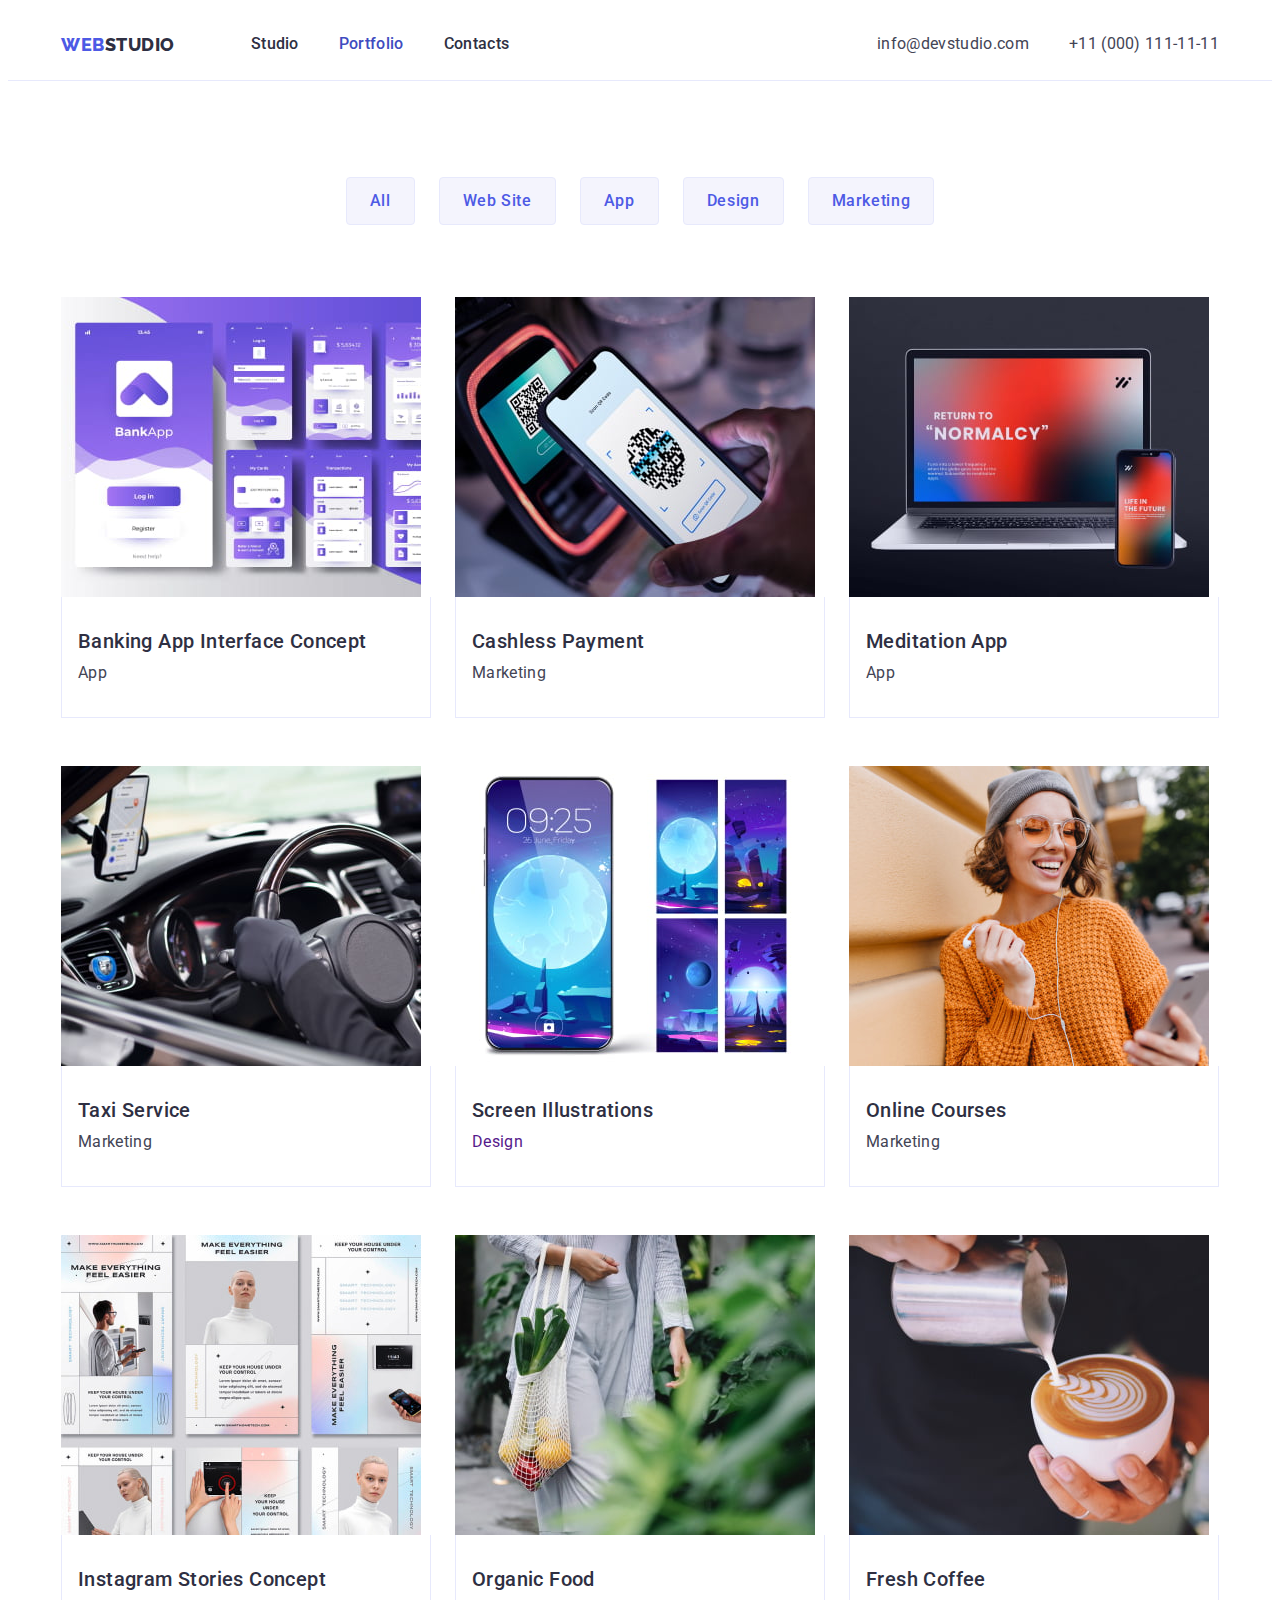
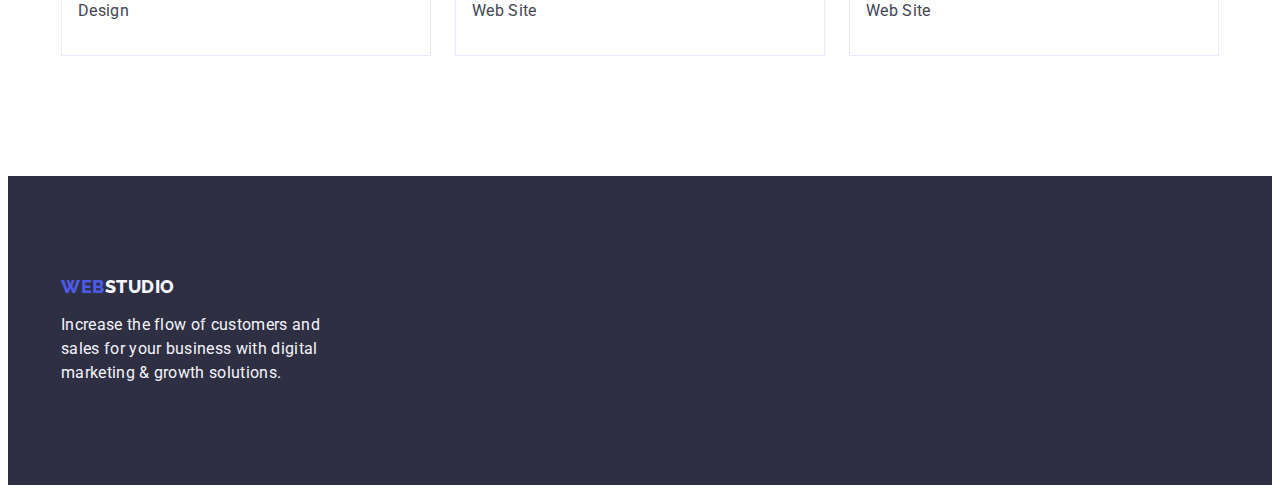
==== commit e9a37756: "19/03/23" ====
--- a/portfolio.html
+++ b/portfolio.html
@@ -64,7 +64,7 @@
     </header>
 
     <main class="main">
-      <!-- Portfolio cards -->
+      <!-- Portfolio -->
       <section class="portfolio section">
         <div class="container">
           <h1 class="portfolio-title visually-hidden title">Portfolio cards</h1>
@@ -72,15 +72,19 @@
             <li class="item">
               <button class="portfolio-btn btn" type="button">All</button>
             </li>
+
             <li class="item">
               <button class="portfolio-btn btn" type="button">Web Site</button>
             </li>
+
             <li class="item">
               <button class="portfolio-btn btn" type="button">App</button>
             </li>
+
             <li class="item">
               <button class="portfolio-btn btn" type="button">Design</button>
             </li>
+            
             <li class="item">
               <button class="portfolio-btn btn" type="button">Marketing</button>
             </li>
@@ -157,7 +161,7 @@
                   width="360"
                   height="300"
                 />
-                <div class="portfolio-text-card">
+                <div class="portfolio-txt-card">
                   <h2 class="portfolio-subtitle subtitle">
                     Screen Illustrations
                   </h2>
--- a/css/styles.css
+++ b/css/styles.css
@@ -69,7 +69,10 @@
 }
 
 img {
-  display: block;
+  display: block; 
+  
+  max-width: 100%;
+  height: auto;
 }
 
 address {
@@ -78,6 +81,7 @@
 
 button {
   cursor: pointer;
+  border: none;
 }
 
 .link {
@@ -164,7 +168,7 @@
 
 .nav-list {
   display: flex;
-  align-items: center;
+  align-items: center;  
 }
 
 .address-list {
@@ -260,7 +264,8 @@
   display: block;
   margin-right: auto;
   margin-left: auto;
-  padding: 16px 32px;  
+  padding: 16px 32px;
+  min-width: 169px;  
 
   font-family: inherit;
   letter-spacing: 0.04em;
@@ -268,7 +273,6 @@
   color: var(--btn-hero-txt-cl);  
   background-color: var(--btn-hero-bgd-cl);
 
-  border: 0px;
   box-shadow: 0px 4px 4px rgba(0, 0, 0, 0.15);
   border-radius: 4px;
 }
@@ -328,7 +332,7 @@
 }
 
 .team-item {
-  flex-basis: calc((100% - 72px) / 4);
+  flex-basis: calc((100% - 72px) / 4);  
 
   background-color: var(--cards-bgd-cl);
 
@@ -387,7 +391,7 @@
   background-color: var(--footer-bgd-cl);
 }
 
-/**========== Portfolio cards ==========*/
+/**========== Portfolio ==========*/
 
 .portfolio {
   padding-top: 96px;
@@ -440,14 +444,13 @@
 
 .portfolio-cards > .item {
   flex-basis: calc((100% - 48px) / 3);
-
+  
   background-color: var(--cards-bgd-cl);  
 }
 
 .portfolio-txt-card {
   padding: 32px 16px;
-  
-  border-right: 1px solid var(--portfolio-cards-border-cl);
-  border-bottom: 1px solid var(--portfolio-cards-border-cl);
-  border-left: 1px solid var(--portfolio-cards-border-cl);
+
+  border: 1px solid var(--portfolio-cards-border-cl);
+  border-top: 0px;  
 }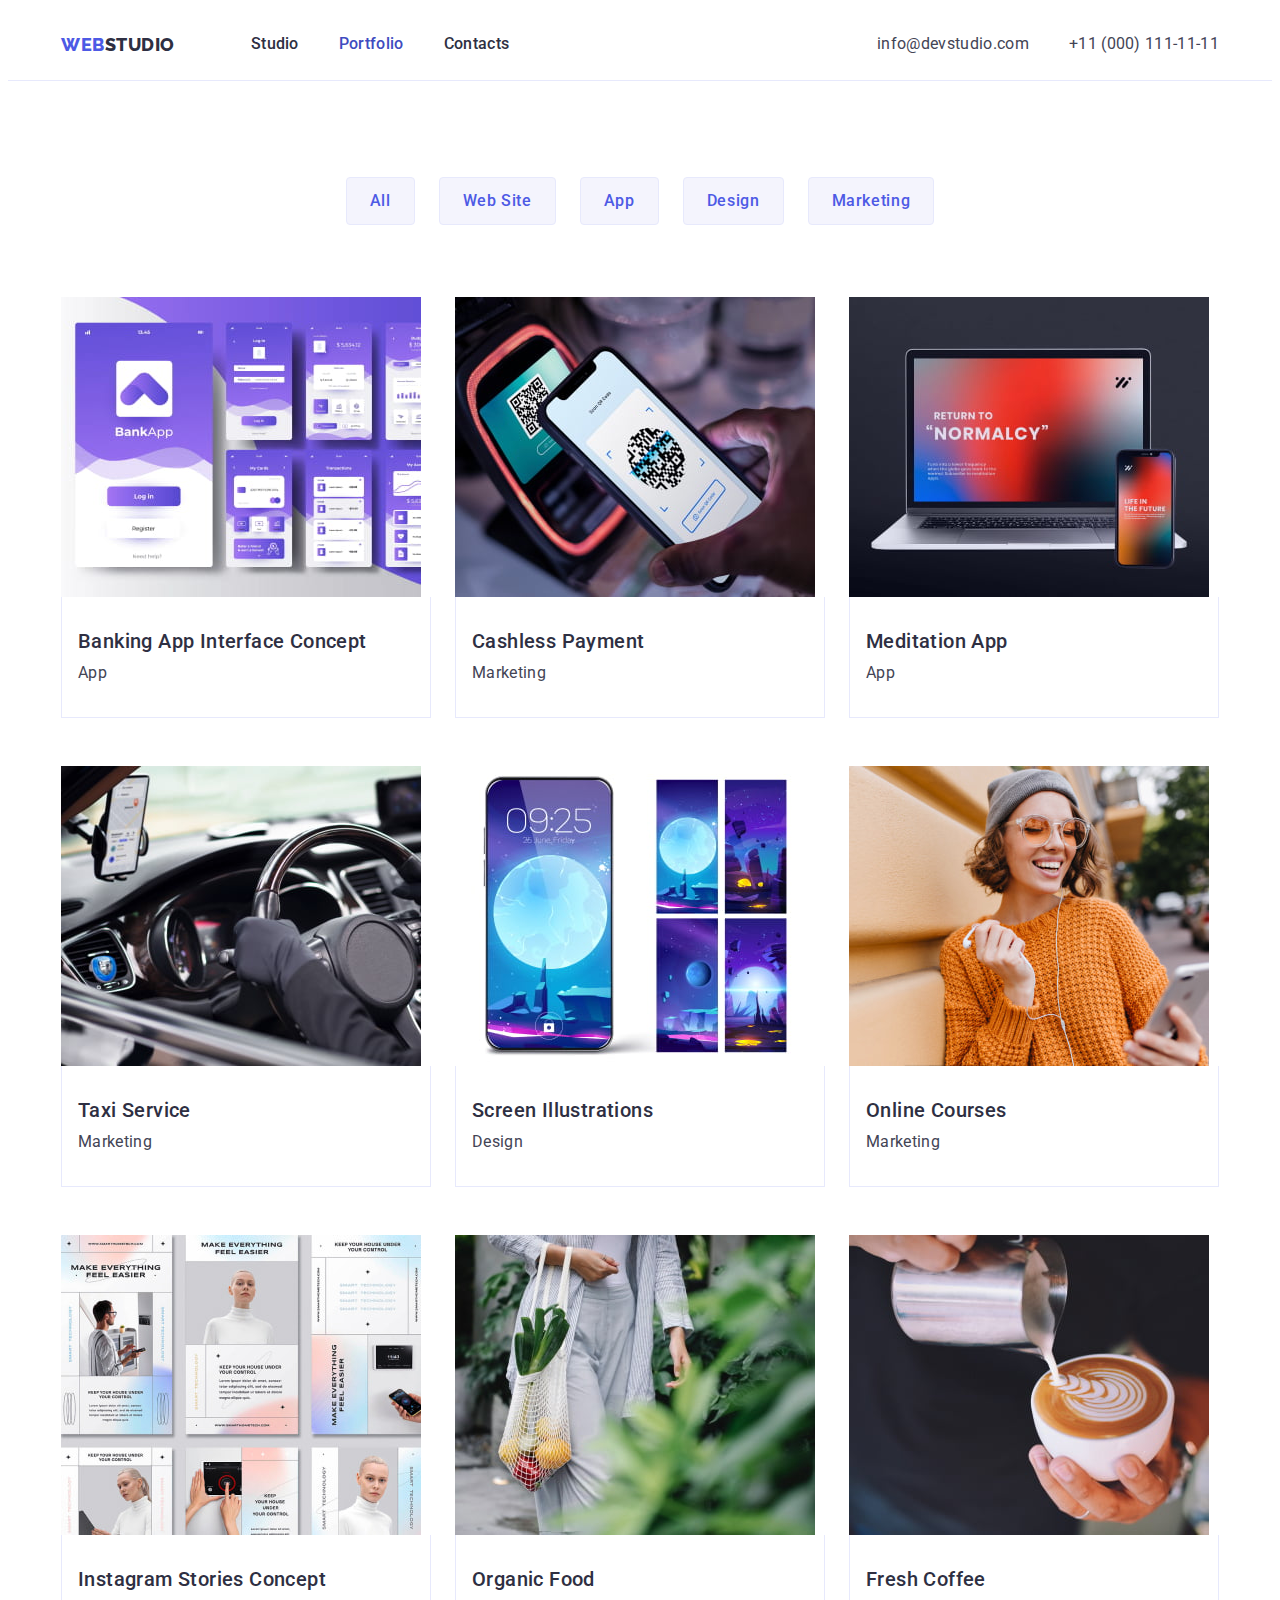
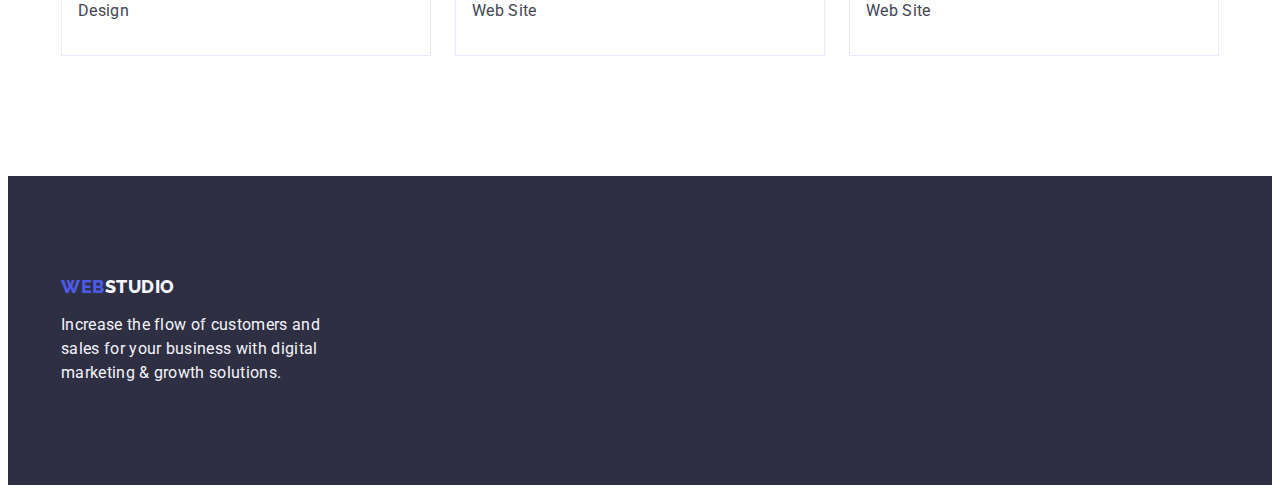
==== commit b9f8fec4: "+" ====
--- a/portfolio.html
+++ b/portfolio.html
@@ -165,7 +165,7 @@
                   <h2 class="portfolio-subtitle subtitle">
                     Screen Illustrations
                   </h2>
-                  <p class="portfolio-txt text">Design</p>
+                  <p class="portfolio-text text">Design</p>
                 </div>
               </a>
             </li>
--- a/css/styles.css
+++ b/css/styles.css
@@ -17,9 +17,8 @@
 
   /** Background colors */
   --page-bgd-cl: #ffffff;
-  --header-bgd-cl: #2e2f42;
-  --team-bgd-cl: #f4f4fd;
-  --cards-bgd-cl: #ffffff;
+  --hero-bgd-cl: #2e2f42;
+  --team-bgd-cl: #f4f4fd;  
   --footer-bgd-cl: #2e2f42;
 
   /** Buttons text colors */
@@ -38,7 +37,8 @@
   /** Header line color */
   --header-line-cl: #e7e9fc;
 
-  /** Portfolio cards border color */
+  /** Cards */
+  --cards-bgd-cl: #ffffff;
   --portfolio-cards-border-cl: #E7E9FC;
 }
 
@@ -80,8 +80,7 @@
 }
 
 button {
-  cursor: pointer;
-  border: none;
+  cursor: pointer;  
 }
 
 .link {
@@ -128,6 +127,8 @@
 }
 
 .section .title {
+  margin-bottom: 72px;
+
   font-size: 36px;
   line-height: calc(40 / 36);
   letter-spacing: 0.02em;
@@ -157,41 +158,41 @@
 
 .header > .container {
   display: flex;
+  align-items: center;  
+}
+
+.site-nav {
+  display: flex;
+  align-items: center;  
+}
+
+.nav-list,
+.address-list {
+  display: flex;
   align-items: center;
-  justify-content: space-between;
-}
-
-.site-nav {
-  display: flex;
-  align-items: center;  
-}
-
-.nav-list {
-  display: flex;
-  align-items: center;  
-}
-
-.address-list {
-  display: flex;
-  align-items: center;  
+}
+
+.nav-item:not(:last-child),
+.address-item:not(:last-child) {
+  margin-right: 40px;
+}
+
+.address {
+  margin-left: auto;
 }
 
 .header-logo {
   margin-right: 76px;
 }
 
-.nav-item:not(:last-child) {
-  margin-right: 40px;
-}
-
-.address-item:first-child {
-  margin-right: 40px;
-}
-
-.header {
+.nav-link,
+.address-link {
+  display: inline-block;
   padding-top: 24px;
   padding-bottom: 24px;
-
+}
+
+.header { 
   border-bottom: 1px solid var(--header-line-cl);
 }
 
@@ -243,7 +244,7 @@
   padding-top: 188px;
   padding-bottom: 188px;
 
-  background-color: var(--header-bgd-cl);
+  background-color: var(--hero-bgd-cl);
 }
 
 .hero-title {
@@ -273,6 +274,7 @@
   color: var(--btn-hero-txt-cl);  
   background-color: var(--btn-hero-bgd-cl);
 
+  border: none;
   box-shadow: 0px 4px 4px rgba(0, 0, 0, 0.15);
   border-radius: 4px;
 }
@@ -285,12 +287,12 @@
 /**========== Feature ==========*/
 
 .feature-list {
-  display: flex;
-  justify-content: space-between;
+  display: flex;  
+  gap: 24px;
 }
 
 .feature-item {
-  width: 264px;
+  flex-basis: calc((100% - 72px) / 4);
 }
 
 .feature-subtitle {
@@ -314,10 +316,6 @@
   flex-basis: calc((100% - 48px) / 3);  
 }
 
-.works-title {
-  margin-bottom: 72px;
-}
-
 /**========== Our team ==========*/
 
 .team {
@@ -342,7 +340,7 @@
 }
 
 .team-txt-card {
-  padding: 32px 16px;
+  padding: 32px 0px;
 }
 
 .team-subtitle {  
